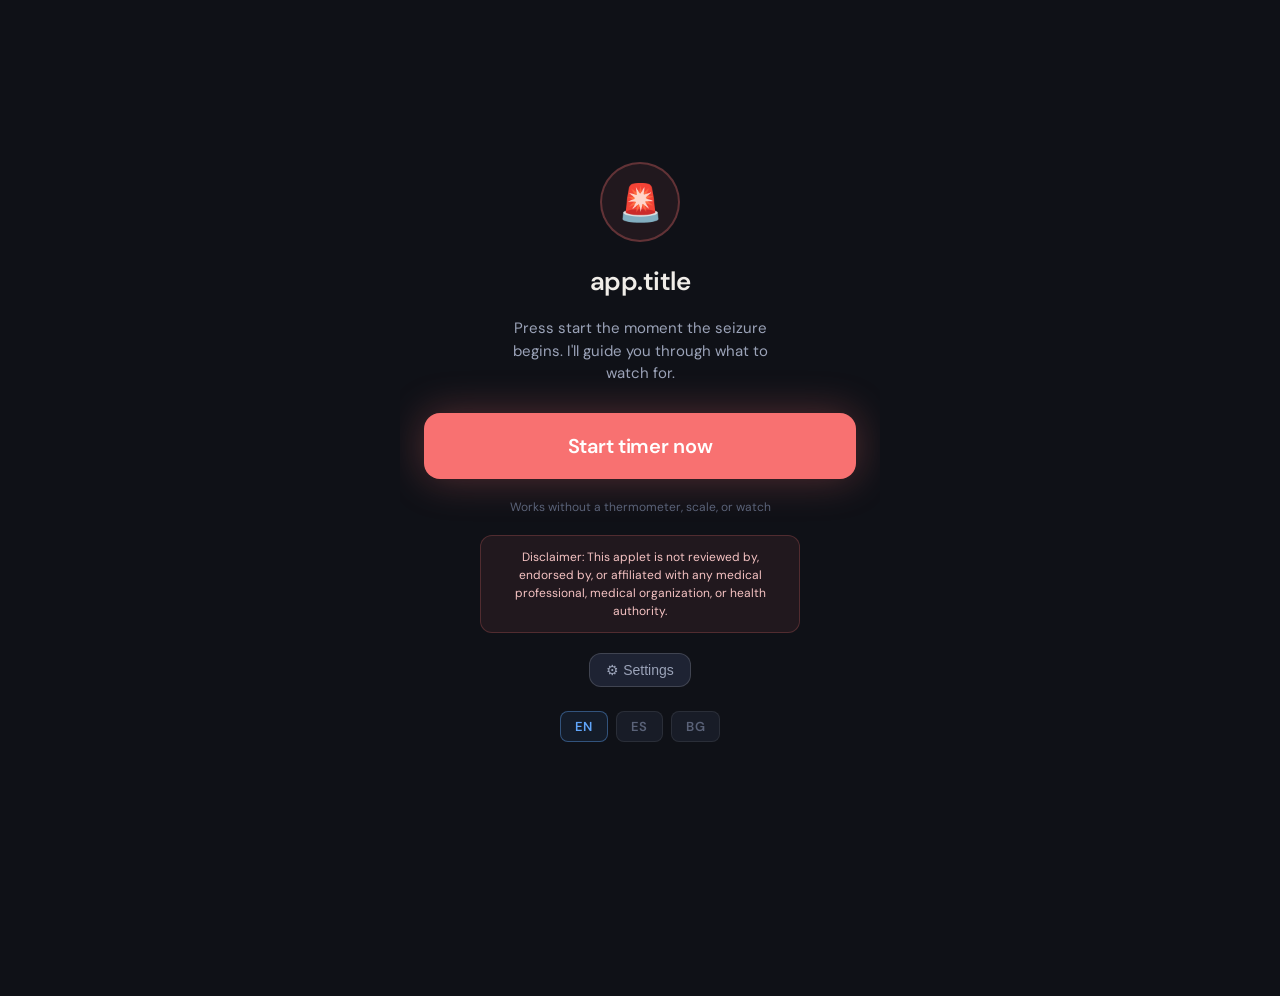
==== index.html @ 82b163bf "a11y: add aria-labels to settings close and backdrop" ====
<!DOCTYPE html>
<html lang="en">
<head>
<meta charset="UTF-8">
<meta name="viewport" content="width=device-width, initial-scale=1.0, maximum-scale=1.0">
<title>Seizure First Aid</title>
<link rel="stylesheet" href="assets/css/app.css">
<!-- CSS moved to assets/css/app.css -->
<link rel="manifest" href="manifest.webmanifest">
</head>
<body>
<div id="app">

  <!-- Always-on timer strip -->
  <div id="timer-strip" class="hidden">
    <div>
      <div class="strip-timer" id="strip-timer">00:00</div>
      <div style="font-size:11px;color:var(--text3);margin-top:2px" data-i18n="timer.duration">seizure duration</div>
    </div>
    <div class="strip-phase" id="strip-phase">Observing</div>
    <button class="btn-stopped" id="btn-stopped" onclick="seizureStopped()">✓ Stopped</button>
  </div>

  <!-- Progress bar with milestone ticks -->
  <div id="milestone-bar" class="hidden">
    <div id="ms-fill"></div>
    <div class="ms-tick" style="left:6.67%" title="2 min"></div>
    <div class="ms-tick" style="left:50%"   title="15 min"></div>
    <div class="ms-tick" style="left:100%"  title="30 min"></div>
  </div>

  <!-- Milestone alert banner -->
  <div id="alert-banner" role="alert" aria-live="assertive">
    <div class="banner-label" id="banner-label" data-i18n="banner.label">Action needed</div>
    <div class="banner-text"  id="banner-text"></div>
    <button class="banner-close" aria-label="Dismiss alert" onclick="closeBanner()">×</button>
  </div>

  <!-- Screen wrap -->
  <div id="screen-wrap">

    <!-- START -->
    <div class="screen active" id="screen-start">
      <div class="start-icon">🚨</div>
      <h1 class="start-title" id="app-title">Seizure First Aid</h1>
      <div class="start-sub" id="start-subtitle">Press start the moment the seizure begins. I'll guide you through what to watch for.</div>
     <button class="btn-start-main" id="btn-start" onclick="startSession()">Start timer now</button>
       <div class="start-note" id="start-note">Works without a thermometer, scale, or watch</div>
       <div class="start-disclaimer" id="start-disclaimer">Disclaimer: This applet is not reviewed by, endorsed by, or affiliated with any medical professional, medical organization, or health authority.</div>
       <button class="btn-settings" id="btn-settings" onclick="showSettings()">⚙ Settings</button>
       <!-- Language switcher -->
        <div style="display:flex;gap:8px;margin-top:4px;justify-content:center">
          <button class="lang-btn active" data-lang="en" onclick="switchLanguage('en')">EN</button>
          <button class="lang-btn" data-lang="es" onclick="switchLanguage('es')">ES</button>
          <button class="lang-btn" data-lang="bg" onclick="switchLanguage('bg')">BG</button>
        </div>
    </div>

    <!-- QUESTION -->
    <div class="screen" id="screen-question">
      <div class="q-context" id="q-context"></div>
      <div class="q-text"    id="q-text"></div>
      <div class="q-sub"     id="q-sub"></div>
      <div class="q-options" id="q-options"></div>
    </div>

    <!-- WAITING (between question bursts) -->
    <div class="screen" id="screen-waiting">
      <div class="status-card">
        <div class="sc-emoji" id="w-emoji">👁️</div>
        <div class="sc-title" id="w-title">Keep watching</div>
        <div class="sc-body"  id="w-body"></div>
      </div>
      <div class="next-card" id="next-card" style="display:none">
        <div class="next-card-label" data-i18n="waiting.nextCardLabel">Next check-in</div>
        <div class="next-card-text" id="next-card-text"></div>
      </div>
      <div class="action-list" id="w-actions"></div>
    </div>

    <!-- SUMMARY -->
    <div class="screen" id="screen-summary">
      <div class="summary-header">
        <div class="summary-title" id="sum-title">Seizure summary</div>
        <div class="summary-sub" id="sum-sub">For ambulance handover</div>
      </div>

      <div class="summary-timer-big">
        <div class="big-num"   id="sum-duration">--:--</div>
        <div class="big-label" id="sum-dur-label">Total seizure duration</div>
      </div>

      <div class="ambulance-box">
        <h2 id="ambulance-title">📞 Tell the ambulance</h2>
        <div class="ambulance-script" id="ambulance-script"></div>
      </div>

      <div class="summary-section">
        <div class="summary-section-title" id="summary-section-label">What happened</div>
        <div id="sum-items"></div>
      </div>

      <button class="btn-share" id="btn-share" onclick="shareReport()">
        <svg width="18" height="18" viewBox="0 0 24 24" fill="none" stroke="currentColor" stroke-width="2" stroke-linecap="round" stroke-linejoin="round"><path d="M4 12v8a2 2 0 0 0 2 2h12a2 2 0 0 0 2-2v-8"/><polyline points="16 6 12 2 8 6"/><line x1="12" y1="2" x2="12" y2="15"/></svg>
        Share / copy summary
      </button>
      <button class="btn-restart" id="btn-restart" onclick="restart()">Start over</button>
    </div>

  </div><!-- /screen-wrap -->
</div><!-- /app -->

<!-- Settings Modal -->
<div id="settings-modal" class="settings-modal">
  <button class="settings-backdrop" onclick="closeSettings()" aria-label="Close settings"></button>
  <div class="settings-panel">
    <div class="settings-header">
      <div class="settings-title" data-i18n="settings.title">Settings</div>
      <button class="settings-close" onclick="closeSettings()" aria-label="Close settings">×</button>
    </div>
    <div class="settings-body">
      <div class="settings-section">
        <div class="settings-section-label" data-i18n="settings.childProfile">Child profile</div>
        <label class="settings-label" data-i18n="settings.age">Age (years)</label>
        <input type="number" id="settings-age" min="0" max="18" class="settings-input" placeholder="0–18" />
        <label class="settings-label" data-i18n="settings.weight">Weight (kg)</label>
        <input type="number" id="settings-weight" min="0" max="100" step="0.1" class="settings-input" placeholder="kg" />
        <div class="settings-last-updated" id="settings-updated">—</div>
        <div class="settings-consent" data-i18n="settings.consent">Stored only on this device</div>
      </div>
      <div class="settings-section">
        <div class="settings-section-label" data-i18n="settings.appearance">Appearance</div>
        <label class="settings-label" data-i18n="settings.theme">Theme</label>
        <div class="settings-lang-row" id="settings-theme-row">
          <button class="lang-btn" data-theme="light" onclick="setTheme('light')">☀ Light</button>
          <button class="lang-btn" data-theme="dark" onclick="setTheme('dark')">☾ Dark</button>
          <button class="lang-btn" data-theme="system" onclick="setTheme('system')">⚙ System</button>
        </div>
        <label class="settings-label" data-i18n="settings.language" style="margin-top:12px">Language</label>
        <div class="settings-lang-row" id="settings-lang-row">
          <button class="lang-btn" data-lang="en" onclick="switchLanguage('en')">EN</button>
          <button class="lang-btn" data-lang="es" onclick="switchLanguage('es')">ES</button>
          <button class="lang-btn" data-lang="bg" onclick="switchLanguage('bg')">BG</button>
        </div>
      </div>
      <button class="settings-clear" onclick="clearSavedData()" data-i18n="settings.clearData">Clear saved data</button>
    </div>
  </div>
</div>

<!-- Update available banner -->
<div id="update-banner" class="update-banner hidden">
  <span data-i18n="update.available">A new version is available.</span>
  <button id="btn-update" onclick="updateApp()" data-i18n="update.reload">Reload</button>
</div>

<!-- PWA install banner -->
<div id="install-banner" class="install-banner hidden">
  <span data-i18n="install.banner">Add to your home screen for quick access</span>
  <button id="btn-install" onclick="doInstall()" data-i18n="install.installNow">Install</button>
</div>

<!-- i18n helper -->
<script src="assets/js/i18n.js"></script>

<script src="assets/js/app.js"></script>
<script>
(function initSW() {
  if ('serviceWorker' in navigator) {
    const regPromise = navigator.serviceWorker.register('sw.js');
    regPromise.then(reg => {
      reg.addEventListener('updatefound', () => {
        const newWorker = reg.installing;
        newWorker.addEventListener('statechange', () => {
          if (newWorker.state === 'installed' && navigator.serviceWorker.controller) {
            document.getElementById('update-banner').classList.remove('hidden');
            newWorker.postMessage({ type: 'SKIP_WAITING' });
          }
        });
      });
      navigator.serviceWorker.addEventListener('message', e => {
        if (e.data && e.data.type === 'UPDATE_AVAILABLE') {
          document.getElementById('update-banner').classList.remove('hidden');
        }
      });
    });
  }
})();

function doInstall() {
  const banner = document.getElementById('install-banner');
  banner.classList.add('hidden');
  window.location.reload();
}

function updateApp() {
  if (navigator.serviceWorker.controller) {
    navigator.serviceWorker.controller.postMessage({ type: 'CLIENTS_CLAIM' });
    window.location.reload();
  }
}
</script>
</body>
</html>
---- assets/css/app.css ----
@import url('https://fonts.googleapis.com/css2?family=DM+Sans:wght@400;500;600&family=DM+Mono:wght@500&display=swap');

  *, *::before, *::after { box-sizing: border-box; margin: 0; padding: 0; }

  :root {
    --bg: #0f1117;
    --surface: #181c27;
    --surface2: #1e2333;
    --border: rgba(255,255,255,0.08);
    --border2: rgba(255,255,255,0.15);
    --text: #f0ede8;
    --text2: #9ba3b8;
    --text3: #5a6278;

    --ok:    #4ade80;  --ok-dim:    #14532d;  --ok-bg:    rgba(74,222,128,0.08);
    --warn:  #fbbf24;  --warn-dim:  #78350f;  --warn-bg:  rgba(251,191,36,0.08);
    --alert: #f87171;  --alert-dim: #7f1d1d;  --alert-bg: rgba(248,113,113,0.08);
    --info:  #60a5fa;  --info-dim:  #1e3a5f;  --info-bg:  rgba(96,165,250,0.08);

    /* component text colors (overridden per-theme) */
    --btn-start-text: #fff;
    --start-disclaimer-text: #f6c3c3;
  }

  /* ── Light theme ── */
  [data-theme="light"] {
    --bg: #f5f5f7;
    --surface: #ffffff;
    --surface2: #e8e8ec;
    --border: rgba(0,0,0,0.1);
    --border2: rgba(0,0,0,0.18);
    --text: #1a1a1a;
    --text2: #555566;
    --text3: #888899;
    /* keep semantic color tokens identical — they already have good contrast */
    --btn-start-text: #1a1a1a; /* dark text on light bg for alert button */
    --start-disclaimer-text: #8b4545;
  }

  html, body {
    height: 100%; width: 100%;
    font-family: 'DM Sans', sans-serif;
    background: var(--bg);
    color: var(--text);
    overflow: hidden;
  }

  /* ── App shell ── */
  #app {
    height: 100%; display: flex; flex-direction: column;
    max-width: 480px; margin: 0 auto;
    position: relative;
  }

  /* ── Timer strip (always visible) ── */
  #timer-strip {
    display: flex; align-items: center; justify-content: space-between;
    padding: 10px 16px;
    background: var(--surface);
    border-bottom: 1px solid var(--border);
    flex-shrink: 0;
    gap: 10px;
  }
  #timer-strip.hidden { display: none; }

  .strip-timer {
    font-family: 'DM Mono', monospace;
    font-size: 28px; font-weight: 500;
    letter-spacing: -1px;
    color: var(--text);
    transition: color 0.4s;
  }
  .strip-timer.phase-warn  { color: var(--warn); }
  .strip-timer.phase-alert { color: var(--alert); }

  .strip-phase {
    font-size: 12px; font-weight: 500;
    padding: 4px 10px; border-radius: 20px;
    background: var(--ok-bg); color: var(--ok);
    border: 1px solid rgba(74,222,128,0.2);
    transition: all 0.4s; white-space: nowrap;
  }
  .strip-phase.phase-warn  { background: var(--warn-bg);  color: var(--warn);  border-color: rgba(251,191,36,0.2); }
  .strip-phase.phase-alert { background: var(--alert-bg); color: var(--alert); border-color: rgba(248,113,113,0.2); }

  .btn-stopped {
    padding: 7px 13px; border-radius: 10px;
    background: var(--ok-bg); color: var(--ok);
    border: 1.5px solid rgba(74,222,128,0.35);
    font-family: 'DM Sans', sans-serif;
    font-size: 13px; font-weight: 600;
    cursor: pointer; white-space: nowrap;
    flex-shrink: 0;
    transition: background 0.12s, transform 0.08s;
    -webkit-tap-highlight-color: transparent;
  }
  .btn-stopped:active { transform: scale(0.96); }

  /* ── Milestone bar ── */
  #milestone-bar {
    height: 3px; background: var(--surface2); flex-shrink: 0;
    position: relative; overflow: visible;
  }
  #milestone-bar.hidden { display: none; }
  #ms-fill {
    height: 100%; background: var(--ok); width: 0%;
    transition: width 0.5s linear, background 0.4s;
  }
  .ms-tick {
    position: absolute; top: -4px;
    width: 2px; height: 11px;
    background: var(--border2); border-radius: 1px;
  }
  .ms-tick.reached { background: var(--alert); }

  /* ── Screen container ── */
  #screen-wrap {
    flex: 1; overflow: hidden; position: relative;
  }
  .screen {
    position: absolute; inset: 0;
    display: flex; flex-direction: column;
    padding: 28px 24px 24px;
    opacity: 0; pointer-events: none;
    transform: translateY(16px);
    transition: opacity 0.25s, transform 0.25s;
    overflow-y: auto;
  }
  .screen.active {
    opacity: 1; pointer-events: all;
    transform: translateY(0);
  }

  /* ── Start screen ── */
  #screen-start {
    align-items: center; justify-content: center; text-align: center; gap: 20px;
  }
  .start-icon {
    width: 80px; height: 80px; border-radius: 50%;
    background: var(--alert-bg); border: 2px solid rgba(248,113,113,0.3);
    display: flex; align-items: center; justify-content: center;
    font-size: 36px; margin-bottom: 4px;
  }
  .start-title {
    font-size: 26px; font-weight: 600; line-height: 1.2;
    letter-spacing: -0.5px;
  }
  .start-sub {
    font-size: 15px; color: var(--text2); line-height: 1.5; max-width: 300px;
  }
  .btn-start-main {
    margin-top: 8px;
    width: 100%; padding: 20px;
    background: var(--alert); color: var(--btn-start-text);
    border: none; border-radius: 16px;
    font-family: 'DM Sans', sans-serif;
    font-size: 20px; font-weight: 600;
    cursor: pointer; letter-spacing: -0.3px;
    box-shadow: 0 0 40px rgba(248,113,113,0.3);
    transition: transform 0.1s, box-shadow 0.1s;
    -webkit-tap-highlight-color: transparent;
  }
  .btn-start-main:active { transform: scale(0.97); box-shadow: 0 0 20px rgba(248,113,113,0.2); }
  .btn-settings {
    background: var(--surface2); color: var(--text2);
    border: 1.5px solid var(--border2); border-radius: 12px;
    padding: 8px 16px; font-size: 14px; font-weight: 500;
    cursor: pointer; transition: background 0.12s, color 0.12s;
  }
  .btn-settings:hover { background: var(--border); color: var(--text); }
  .btn-settings:active { transform: scale(0.97); }
  .start-note { font-size: 12px; color: var(--text3); }
  .start-disclaimer {
    max-width: 320px;
    padding: 12px 14px;
    border-radius: 12px;
    border: 1px solid rgba(248,113,113,0.22);
    background: rgba(248,113,113,0.08);
    font-size: 12px;
    line-height: 1.5;
    color: var(--start-disclaimer-text);
  }

  /* ── Language switcher ── */
  .lang-btn {
    padding: 6px 14px; border-radius: 8px;
    background: var(--surface); color: var(--text3);
    border: 1px solid var(--border);
    font-family: 'DM Sans', sans-serif;
    font-size: 13px; font-weight: 600;
    cursor: pointer; letter-spacing: 0.05em;
    transition: all 0.15s;
  }
  .lang-btn.active {
    background: var(--info-bg); color: var(--info);
    border-color: rgba(96,165,250,0.4);
  }

  /* ── Question screen ── */
  .q-context {
    font-size: 12px; font-weight: 500; letter-spacing: 0.06em;
    text-transform: uppercase; color: var(--text3); margin-bottom: 16px;
  }
  .q-text {
    font-size: 24px; font-weight: 600; line-height: 1.25;
    letter-spacing: -0.4px; color: var(--text);
    margin-bottom: 10px;
  }
  .q-sub {
    font-size: 14px; color: var(--text2); line-height: 1.5;
    margin-bottom: 28px;
  }
  .q-options { display: flex; flex-direction: column; gap: 12px; }
  .q-btn {
    width: 100%; padding: 18px 20px;
    border-radius: 14px; border: 1.5px solid var(--border2);
    background: var(--surface); color: var(--text);
    font-family: 'DM Sans', sans-serif;
    font-size: 17px; font-weight: 500;
    cursor: pointer; text-align: left;
    display: flex; align-items: center; gap: 14px;
    transition: background 0.12s, border-color 0.12s, transform 0.08s;
    -webkit-tap-highlight-color: transparent;
    line-height: 1.3;
  }
  .q-btn:active { transform: scale(0.98); }
  .q-btn.yes { border-color: rgba(74,222,128,0.4); }
  .q-btn.yes:hover, .q-btn.yes:active { background: var(--ok-bg); }
  .q-btn.no  { border-color: rgba(248,113,113,0.3); }
  .q-btn.no:hover,  .q-btn.no:active  { background: var(--alert-bg); }
  .q-btn.unsure { border-color: rgba(251,191,36,0.3); }
  .q-btn.unsure:hover, .q-btn.unsure:active { background: var(--warn-bg); }
  .q-btn-icon {
    width: 36px; height: 36px; flex-shrink: 0;
    border-radius: 50%; display: flex; align-items: center; justify-content: center;
    font-size: 18px;
  }
  .yes .q-btn-icon  { background: var(--ok-bg); }
  .no  .q-btn-icon  { background: var(--alert-bg); }
  .unsure .q-btn-icon { background: var(--warn-bg); }

  /* ── Alert banner (milestone) ── */
  #alert-banner {
    display: none; position: fixed;
    top: 56px; left: 50%; transform: translateX(-50%);
    width: calc(100% - 32px); max-width: 448px;
    z-index: 100;
    border-radius: 14px; padding: 14px 18px;
    background: var(--surface);
    border: 1.5px solid rgba(248,113,113,0.5);
    box-shadow: 0 8px 32px rgba(248,113,113,0.2);
    animation: banner-in 0.3s ease;
  }
  @keyframes banner-in { from { opacity: 0; transform: translateX(-50%) translateY(-8px); } to { opacity: 1; transform: translateX(-50%) translateY(0); } }
  #alert-banner.visible { display: block; }
  .banner-label { font-size: 11px; font-weight: 600; letter-spacing: 0.07em; text-transform: uppercase; color: var(--alert); margin-bottom: 4px; }
  .banner-text  { font-size: 15px; font-weight: 500; color: var(--text); line-height: 1.4; }
  .banner-close { position: absolute; top: 10px; right: 12px; background: none; border: none; color: var(--text3); font-size: 20px; cursor: pointer; line-height: 1; }

  /* ── Summary screen ── */
  #screen-summary { gap: 0; }
  .summary-header {
    text-align: center; padding: 8px 0 24px;
  }
  .summary-title { font-size: 22px; font-weight: 600; letter-spacing: -0.4px; margin-bottom: 6px; }
  .summary-sub   { font-size: 14px; color: var(--text2); }

  .summary-timer-big {
    text-align: center; margin-bottom: 24px;
    padding: 20px; border-radius: 16px;
    background: var(--surface);
    border: 1px solid var(--border2);
  }
  .summary-timer-big .big-num {
    font-family: 'DM Mono', monospace;
    font-size: 52px; font-weight: 500; letter-spacing: -2px;
    line-height: 1;
  }
  .summary-timer-big .big-label { font-size: 13px; color: var(--text2); margin-top: 4px; }

  .summary-section { margin-bottom: 16px; }
  .summary-section-title {
    font-size: 11px; font-weight: 600; letter-spacing: 0.07em;
    text-transform: uppercase; color: var(--text3); margin-bottom: 10px;
  }
  .summary-item {
    display: flex; align-items: flex-start; gap: 10px;
    padding: 10px 14px; border-radius: 10px;
    background: var(--surface); border: 1px solid var(--border);
    margin-bottom: 6px; font-size: 14px; line-height: 1.4;
  }
  .summary-item .si-dot {
    width: 8px; height: 8px; border-radius: 50%;
    flex-shrink: 0; margin-top: 5px;
  }
  .si-ok    { background: var(--ok); }
  .si-warn  { background: var(--warn); }
  .si-alert { background: var(--alert); }
  .si-info  { background: var(--info); }

  .ambulance-box {
    background: var(--alert-bg);
    border: 1.5px solid rgba(248,113,113,0.3);
    border-radius: 14px; padding: 16px 18px;
    margin-bottom: 16px;
  }
  .ambulance-box h3 {
    font-size: 13px; font-weight: 600; color: var(--alert);
    letter-spacing: 0.05em; text-transform: uppercase; margin-bottom: 10px;
  }
  .ambulance-script {
    font-size: 15px; line-height: 1.7; color: var(--text);
    font-style: italic;
  }
  .ambulance-script strong { font-style: normal; color: var(--alert); }

  .btn-share {
    width: 100%; padding: 16px;
    background: var(--surface2); color: var(--text);
    border: 1.5px solid var(--border2);
    border-radius: 14px;
    font-family: 'DM Sans', sans-serif;
    font-size: 16px; font-weight: 500;
    cursor: pointer; display: flex; align-items: center; justify-content: center; gap: 8px;
    margin-bottom: 10px;
    transition: background 0.12s;
  }
  .btn-share:hover { background: var(--surface); }

  .btn-restart {
    width: 100%; padding: 14px;
    background: transparent; color: var(--text3);
    border: 1px solid var(--border);
    border-radius: 14px;
    font-family: 'DM Sans', sans-serif;
    font-size: 15px; cursor: pointer;
    transition: color 0.12s;
  }
  .btn-restart:hover { color: var(--text); }

  /* ── Doing OK screen (between milestones) ── */
  .status-card {
    background: var(--surface); border: 1px solid var(--border2);
    border-radius: 16px; padding: 20px;
    margin-bottom: 16px; text-align: center;
  }
  .status-card .sc-emoji { font-size: 36px; margin-bottom: 8px; }
  .status-card .sc-title { font-size: 18px; font-weight: 600; margin-bottom: 6px; }
  .status-card .sc-body  { font-size: 14px; color: var(--text2); line-height: 1.5; }

  .next-card {
    background: var(--warn-bg); border: 1px solid rgba(251,191,36,0.2);
    border-radius: 14px; padding: 16px 18px; margin-bottom: 12px;
  }
  .next-card-label { font-size: 11px; color: var(--warn); font-weight: 600; letter-spacing: 0.06em; text-transform: uppercase; margin-bottom: 4px; }
  .next-card-text  { font-size: 15px; color: var(--text); font-weight: 500; }

  .action-list { display: flex; flex-direction: column; gap: 10px; }
  .action-item {
    display: flex; align-items: flex-start; gap: 12px;
    padding: 14px 16px; border-radius: 12px;
    background: var(--surface); border: 1px solid var(--border);
    font-size: 15px; line-height: 1.4; color: var(--text);
  }
  .action-num {
    width: 26px; height: 26px; border-radius: 50%;
    background: var(--surface2); border: 1px solid var(--border2);
    color: var(--text2); font-size: 12px; font-weight: 600;
    display: flex; align-items: center; justify-content: center;
    flex-shrink: 0; margin-top: 1px;
  }

  .vital-row {
    display: flex;
    gap: 8px;
    align-items: center;
    flex-wrap: wrap;
  }
  .vital-btn {
    padding: 8px 12px;
    border-radius: 10px;
    border: 1px solid var(--border2);
    background: var(--surface);
    color: var(--text);
    font-size: 13px;
    font-weight: 500;
    font-family: 'DM Sans', sans-serif;
    cursor: pointer;
  }
  .vital-btn.active {
    border-color: rgba(96,165,250,0.6);
    background: var(--info-bg);
  }
  .vital-note {
    font-size: 12px;
    color: var(--text3);
    margin-top: 6px;
  }
  .vital-result {
    margin-top: 8px;
    font-size: 13px;
    line-height: 1.4;
    color: var(--text2);
  }
  .breath-question {
    background: var(--surface);
    border: 1px solid var(--border2);
    border-radius: 14px;
    padding: 14px;
  }
  .breath-help {
    font-size: 14px;
    color: var(--text2);
    line-height: 1.5;
    margin-bottom: 10px;
  }
  .breath-main-btn {
    width: 100%;
    min-height: 132px;
    border-radius: 18px;
    border: 2px solid rgba(96,165,250,0.5);
    background: linear-gradient(180deg, rgba(96,165,250,0.2), rgba(96,165,250,0.08));
    color: var(--text);
    font-family: 'DM Sans', sans-serif;
    font-size: 28px;
    font-weight: 700;
    letter-spacing: -0.4px;
    cursor: pointer;
    -webkit-tap-highlight-color: transparent;
  }
  .breath-main-btn:active {
    transform: scale(0.98);
  }

  /* ── Settings Modal ── */
  .settings-modal {
    position: fixed; inset: 0; z-index: 200;
    display: none;
  }
  .settings-modal.visible { display: flex; }
  .settings-backdrop {
    position: absolute; inset: 0;
    background: rgba(0,0,0,0.6);
  }
  .settings-panel {
    position: absolute; inset: 0;
    display: flex; flex-direction: column;
    max-width: 480px; margin: 0 auto;
    background: var(--surface);
    animation: modal-in 0.25s ease;
  }
  @keyframes modal-in {
    from { transform: translateY(100%); } to { transform: translateY(0); }
  }
  .settings-header {
    display: flex; align-items: center; justify-content: space-between;
    padding: 16px 24px; border-bottom: 1px solid var(--border);
    flex-shrink: 0;
  }
  .settings-title {
    font-size: 18px; font-weight: 600;
    letter-spacing: -0.3px;
  }
  .settings-close {
    background: none; border: none; color: var(--text2);
    font-size: 24px; cursor: pointer; padding: 4px 8px;
  }
  .settings-body {
    flex: 1; overflow-y: auto; padding: 20px 24px 24px;
    display: flex; flex-direction: column; gap: 24px;
  }
  .settings-section-label {
    font-size: 11px; font-weight: 600; letter-spacing: 0.07em;
    text-transform: uppercase; color: var(--text3); margin-bottom: 10px;
  }
  .settings-label {
    display: block; font-size: 13px; font-weight: 500;
    color: var(--text2); margin-bottom: 6px;
  }
  .settings-input {
    width: 100%; padding: 10px 14px; border-radius: 10px;
    background: var(--surface2); border: 1px solid var(--border);
    color: var(--text); font-size: 15px; font-family: 'DM Sans', sans-serif;
    margin-bottom: 12px; -webkit-appearance: none; appearance: none;
  }
  .settings-input:focus {
    outline: none; border-color: var(--info);
  }
  .settings-lang-row {
    display: flex; gap: 8px;
  }
  .settings-lang-row .lang-btn {
    flex: 1;
  }
  .settings-last-updated {
    font-size: 11px; color: var(--text3); margin-top: -4px;
    margin-bottom: 8px;
  }
  .settings-clear {
    width: 100%; padding: 12px; border-radius: 12px;
    background: transparent; border: 1px solid var(--alert-dim);
    color: var(--alert); font-size: 14px; font-weight: 500;
    cursor: pointer; font-family: 'DM Sans', sans-serif;
    transition: background 0.12s;
  }
  .settings-clear:hover { background: var(--alert-bg); }

  @media (min-height: 700px) {
    .q-text { font-size: 26px; }
    .q-btn  { padding: 20px; }
  }

/* Update available banner */
.update-banner {
  background: var(--info-bg);
  color: var(--info-text);
  padding: 10px 16px;
  display: flex;
  align-items: center;
  justify-content: space-between;
  font-size: 14px;
  border-bottom: 1px solid var(--border);
}

.update-banner button {
  background: var(--info-text);
  color: var(--info-bg);
  border: none;
  padding: 6px 14px;
  border-radius: 4px;
  cursor: pointer;
  font-weight: 600;
  white-space: nowrap;
}

/* Install banner */
.install-banner {
  background: var(--success-bg);
  color: var(--success-text);
  padding: 10px 16px;
  display: flex;
  align-items: center;
  justify-content: space-between;
  font-size: 14px;
  border-bottom: 1px solid var(--border);
}

.install-banner button {
  background: var(--success-text);
  color: var(--success-bg);
  border: none;
  padding: 6px 14px;
  border-radius: 4px;
  cursor: pointer;
  font-weight: 600;
  white-space: nowrap;
}
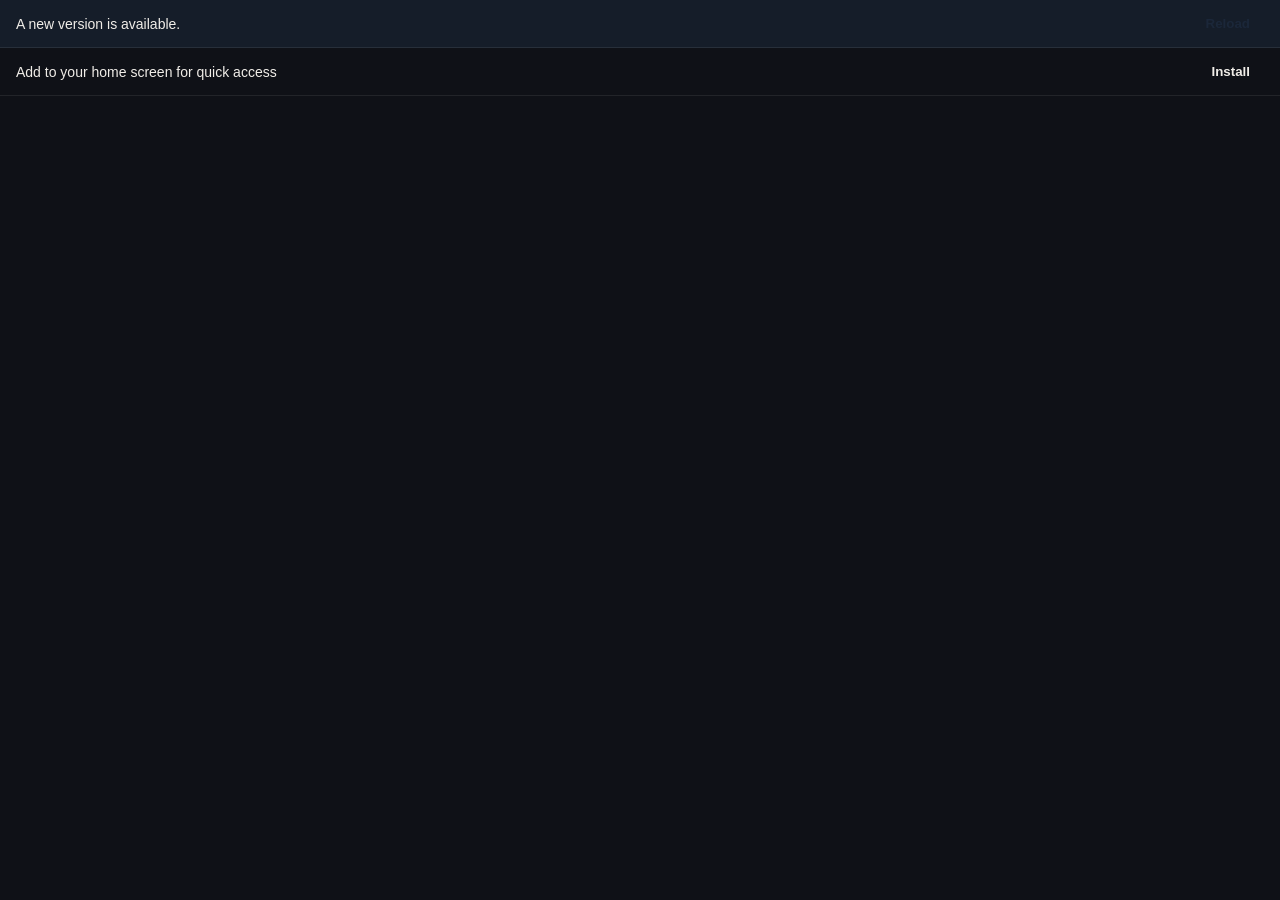
==== commit e9737d08: "a11y: add skip-nav link" ====
--- a/index.html
+++ b/index.html
@@ -9,7 +9,9 @@
 <link rel="manifest" href="manifest.webmanifest">
 </head>
 <body>
-<div id="app">
+<a href="#main-content" class="skip-nav">Skip to main content</a>
+<div id="main-content">
+<div id="app" role="main">
 
   <!-- Always-on timer strip -->
   <div id="timer-strip" class="hidden">
--- a/assets/css/app.css
+++ b/assets/css/app.css
@@ -1,4 +1,27 @@
-  @import url('https://fonts.googleapis.com/css2?family=DM+Sans:wght@400;500;600&family=DM+Mono:wght@500&display=swap');
+  /* Skip navigation link — visible on focus */
+.skip-nav {
+  position: absolute;
+  left: -9999px;
+  top: auto;
+  width: 1px;
+  height: 1px;
+  overflow: hidden;
+  background: var(--bg);
+  color: var(--text);
+  padding: 8px 16px;
+  font-size: 14px;
+  z-index: 9999;
+  text-decoration: underline;
+}
+.skip-nav:focus {
+  left: 0;
+  top: 0;
+  width: auto;
+  height: auto;
+  overflow: visible;
+}
+
+@import url('https://fonts.googleapis.com/css2?family=DM+Sans:wght@400;500;600&family=DM+Mono:wght@500&display=swap');
 
   *, *::before, *::after { box-sizing: border-box; margin: 0; padding: 0; }
 
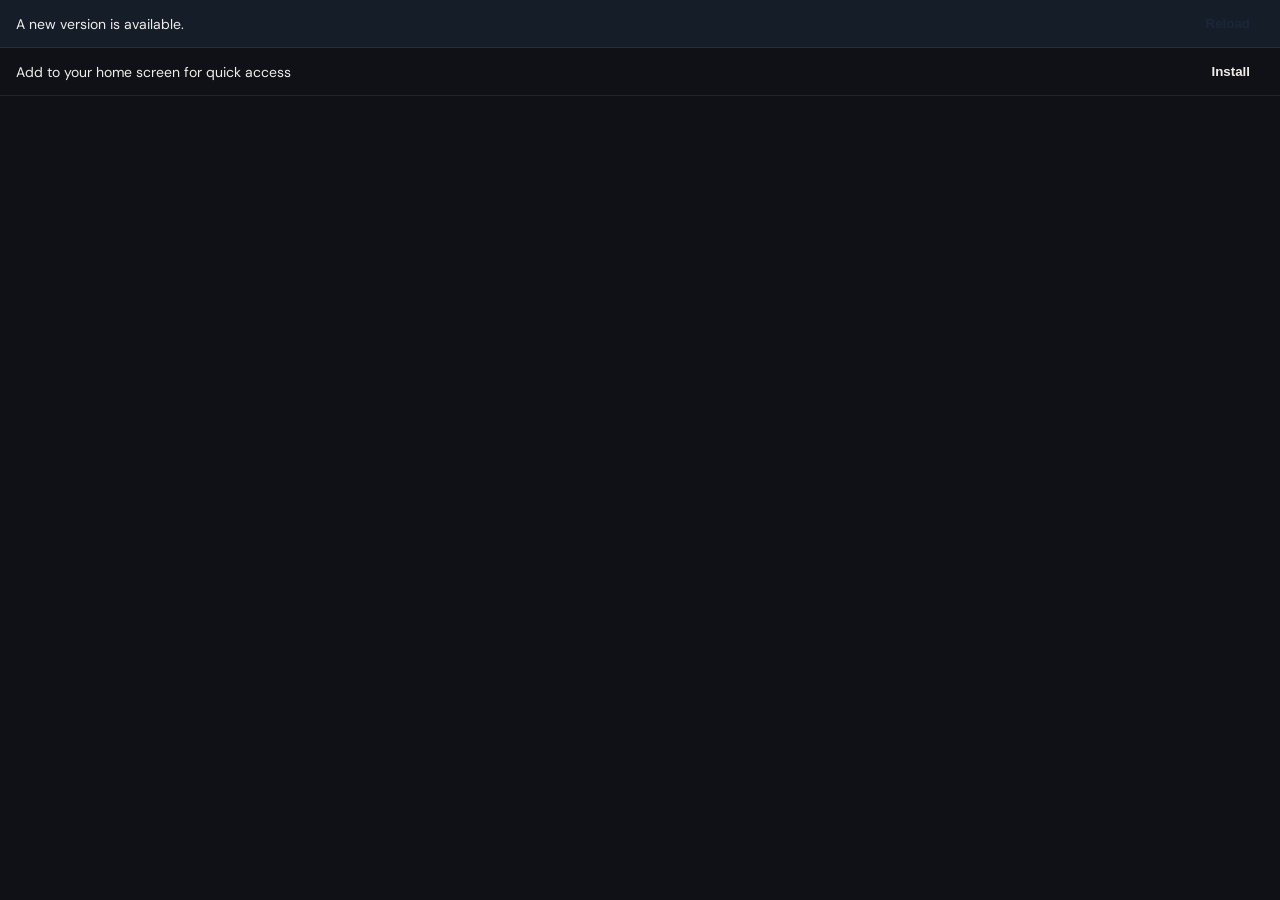
==== commit f88f5152: "fix: restore main app layout" ====
--- a/index.html
+++ b/index.html
@@ -4,14 +4,14 @@
 <meta charset="UTF-8">
 <meta name="viewport" content="width=device-width, initial-scale=1.0, maximum-scale=1.0">
 <title>Seizure First Aid</title>
+<link rel="icon" href="assets/icons/favicon.svg" type="image/svg+xml">
 <link rel="stylesheet" href="assets/css/app.css">
 <!-- CSS moved to assets/css/app.css -->
 <link rel="manifest" href="manifest.webmanifest">
 </head>
 <body>
 <a href="#main-content" class="skip-nav">Skip to main content</a>
-<div id="main-content">
-<div id="app" role="main">
+<div id="main-content" role="main">
 
   <!-- Always-on timer strip -->
   <div id="timer-strip" class="hidden">
@@ -47,14 +47,31 @@
       <h1 class="start-title" id="app-title">Seizure First Aid</h1>
       <div class="start-sub" id="start-subtitle">Press start the moment the seizure begins. I'll guide you through what to watch for.</div>
      <button class="btn-start-main" id="btn-start" onclick="startSession()">Start timer now</button>
+      <details class="start-info">
+        <summary id="start-info-summary">What is a febrile seizure?</summary>
+        <div class="start-info-content">
+          <p id="start-info-definition"></p>
+          <h2 id="start-info-signs-heading"></h2>
+          <p id="start-info-signs"></p>
+          <h2 id="start-info-causes-heading"></h2>
+          <p id="start-info-causes"></p>
+          <h2 id="start-info-after-heading"></h2>
+          <p id="start-info-after"></p>
+          <div class="start-info-urgent">
+            <h2 id="start-info-urgent-heading"></h2>
+            <p id="start-info-urgent"></p>
+          </div>
+          <p class="start-info-source"><a href="https://www.nhs.uk/conditions/febrile-seizures/" target="_blank" rel="noopener noreferrer" id="start-info-source"></a></p>
+        </div>
+      </details>
        <div class="start-note" id="start-note">Works without a thermometer, scale, or watch</div>
        <div class="start-disclaimer" id="start-disclaimer">Disclaimer: This applet is not reviewed by, endorsed by, or affiliated with any medical professional, medical organization, or health authority.</div>
        <button class="btn-settings" id="btn-settings" onclick="showSettings()">⚙ Settings</button>
        <!-- Language switcher -->
         <div style="display:flex;gap:8px;margin-top:4px;justify-content:center">
-          <button class="lang-btn active" data-lang="en" onclick="switchLanguage('en')">EN</button>
-          <button class="lang-btn" data-lang="es" onclick="switchLanguage('es')">ES</button>
-          <button class="lang-btn" data-lang="bg" onclick="switchLanguage('bg')">BG</button>
+          <button class="lang-btn active" data-lang="en" onclick="switchLanguage('en')" aria-label="English">EN</button>
+          <button class="lang-btn" data-lang="es" onclick="switchLanguage('es')" aria-label="Español">ES</button>
+          <button class="lang-btn" data-lang="bg" onclick="switchLanguage('bg')" aria-label="Български">BG</button>
         </div>
     </div>
 
@@ -140,9 +157,9 @@
         </div>
         <label class="settings-label" data-i18n="settings.language" style="margin-top:12px">Language</label>
         <div class="settings-lang-row" id="settings-lang-row">
-          <button class="lang-btn" data-lang="en" onclick="switchLanguage('en')">EN</button>
-          <button class="lang-btn" data-lang="es" onclick="switchLanguage('es')">ES</button>
-          <button class="lang-btn" data-lang="bg" onclick="switchLanguage('bg')">BG</button>
+          <button class="lang-btn" data-lang="en" onclick="switchLanguage('en')" aria-label="English">EN</button>
+          <button class="lang-btn" data-lang="es" onclick="switchLanguage('es')" aria-label="Español">ES</button>
+          <button class="lang-btn" data-lang="bg" onclick="switchLanguage('bg')" aria-label="Български">BG</button>
         </div>
       </div>
       <button class="settings-clear" onclick="clearSavedData()" data-i18n="settings.clearData">Clear saved data</button>
--- a/assets/css/app.css
+++ b/assets/css/app.css
@@ -1,4 +1,6 @@
-  /* Skip navigation link — visible on focus */
+@import url('https://fonts.googleapis.com/css2?family=DM+Sans:wght@400;500;600&family=DM+Mono:wght@500&display=swap');
+
+/* Skip navigation link — visible on focus */
 .skip-nav {
   position: absolute;
   left: -9999px;
@@ -21,8 +23,6 @@
   overflow: visible;
 }
 
-@import url('https://fonts.googleapis.com/css2?family=DM+Sans:wght@400;500;600&family=DM+Mono:wght@500&display=swap');
-
   *, *::before, *::after { box-sizing: border-box; margin: 0; padding: 0; }
 
   :root {
@@ -193,6 +193,40 @@
   .btn-settings:hover { background: var(--border); color: var(--text); }
   .btn-settings:active { transform: scale(0.97); }
   .start-note { font-size: 12px; color: var(--text3); }
+  .start-info {
+    width: 100%;
+    max-width: 360px;
+    text-align: left;
+    border: 1px solid var(--border2);
+    border-radius: 12px;
+    background: var(--surface);
+    color: var(--text2);
+    font-size: 13px;
+    line-height: 1.5;
+  }
+  .start-info summary {
+    padding: 11px 14px;
+    color: var(--info);
+    font-weight: 600;
+    cursor: pointer;
+  }
+  .start-info-content { padding: 0 14px 14px; }
+  .start-info-content h2 {
+    margin-top: 12px;
+    color: var(--text);
+    font-size: 13px;
+    font-weight: 600;
+  }
+  .start-info-content p { margin-top: 5px; }
+  .start-info-urgent {
+    margin-top: 12px;
+    padding: 10px;
+    border-radius: 8px;
+    background: var(--warn-bg);
+    color: var(--text);
+  }
+  .start-info-urgent h2 { margin-top: 0; }
+  .start-info-source a { color: var(--info); }
   .start-disclaimer {
     max-width: 320px;
     padding: 12px 14px;
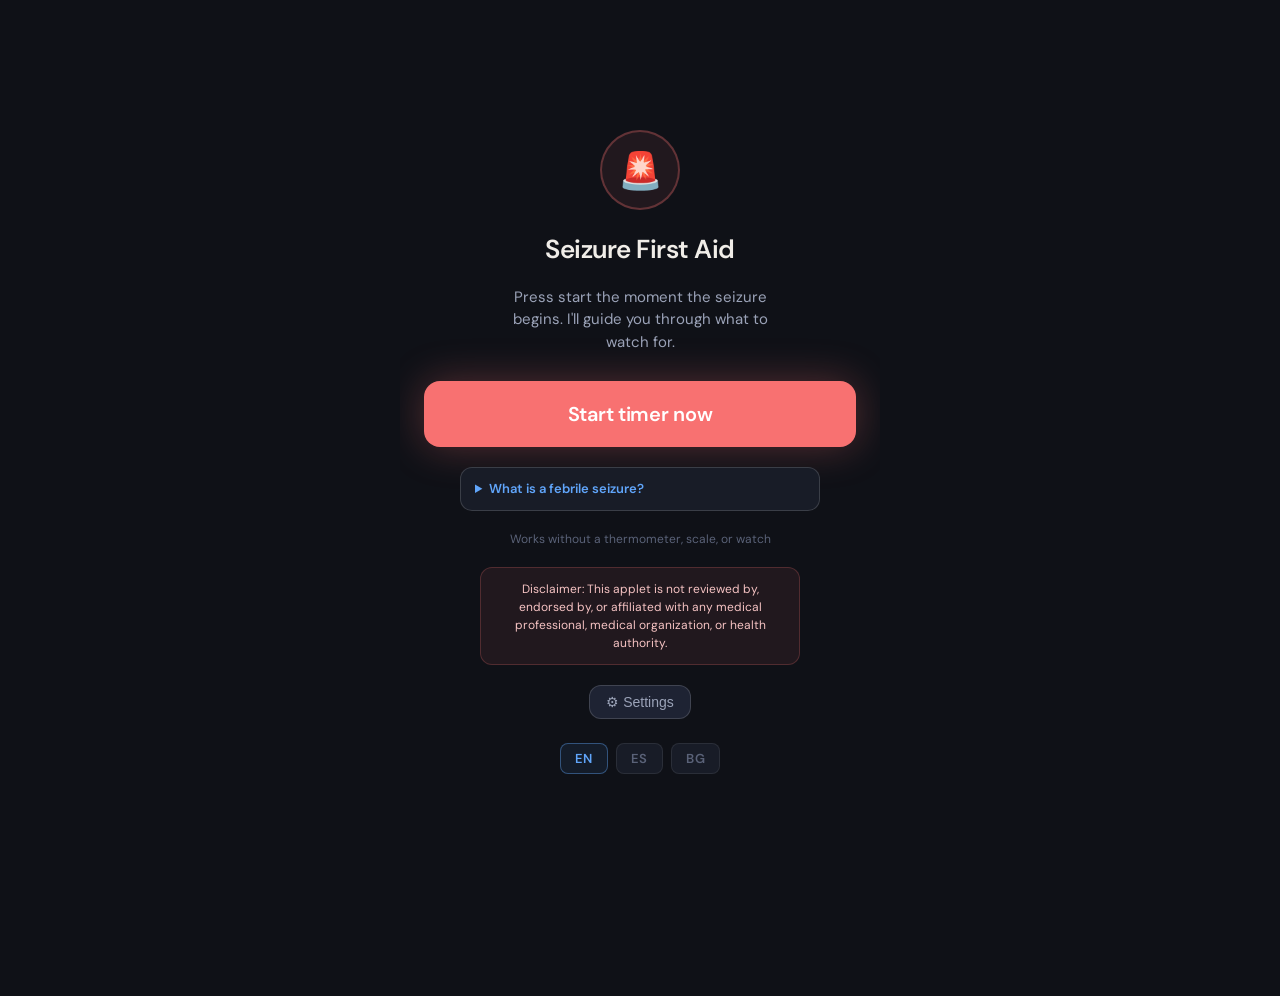
==== commit 2ee86e51: "i18n: wire summary.subtitle data-i18n attribute" ====
--- a/index.html
+++ b/index.html
@@ -101,7 +101,7 @@
     <div class="screen" id="screen-summary">
       <div class="summary-header">
         <div class="summary-title" id="sum-title">Seizure summary</div>
-        <div class="summary-sub" id="sum-sub">For ambulance handover</div>
+        <div class="summary-sub" id="sum-sub" data-i18n="summary.subtitle">For ambulance handover</div>
       </div>
 
       <div class="summary-timer-big">
--- a/assets/css/app.css
+++ b/assets/css/app.css
@@ -69,7 +69,7 @@
   }
 
   /* ── App shell ── */
-  #app {
+  #main-content {
     height: 100%; display: flex; flex-direction: column;
     max-width: 480px; margin: 0 auto;
     position: relative;
